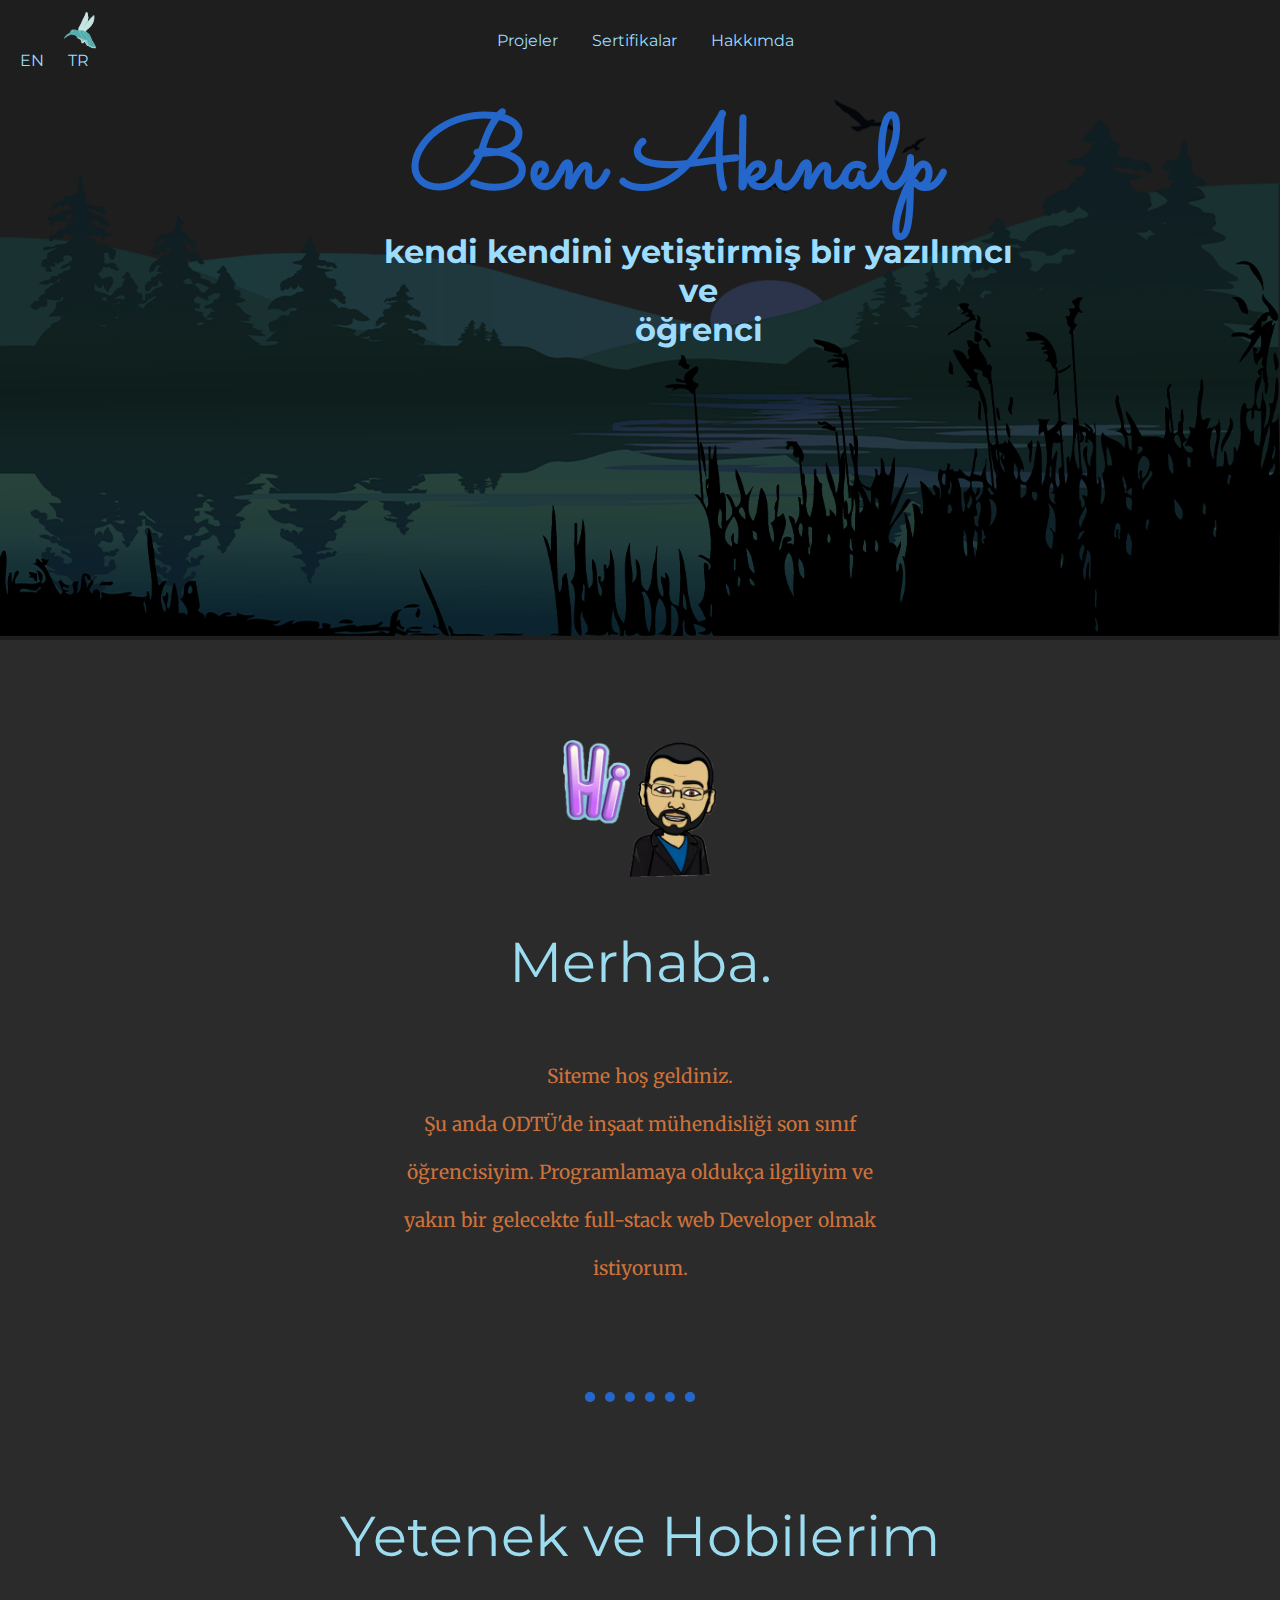
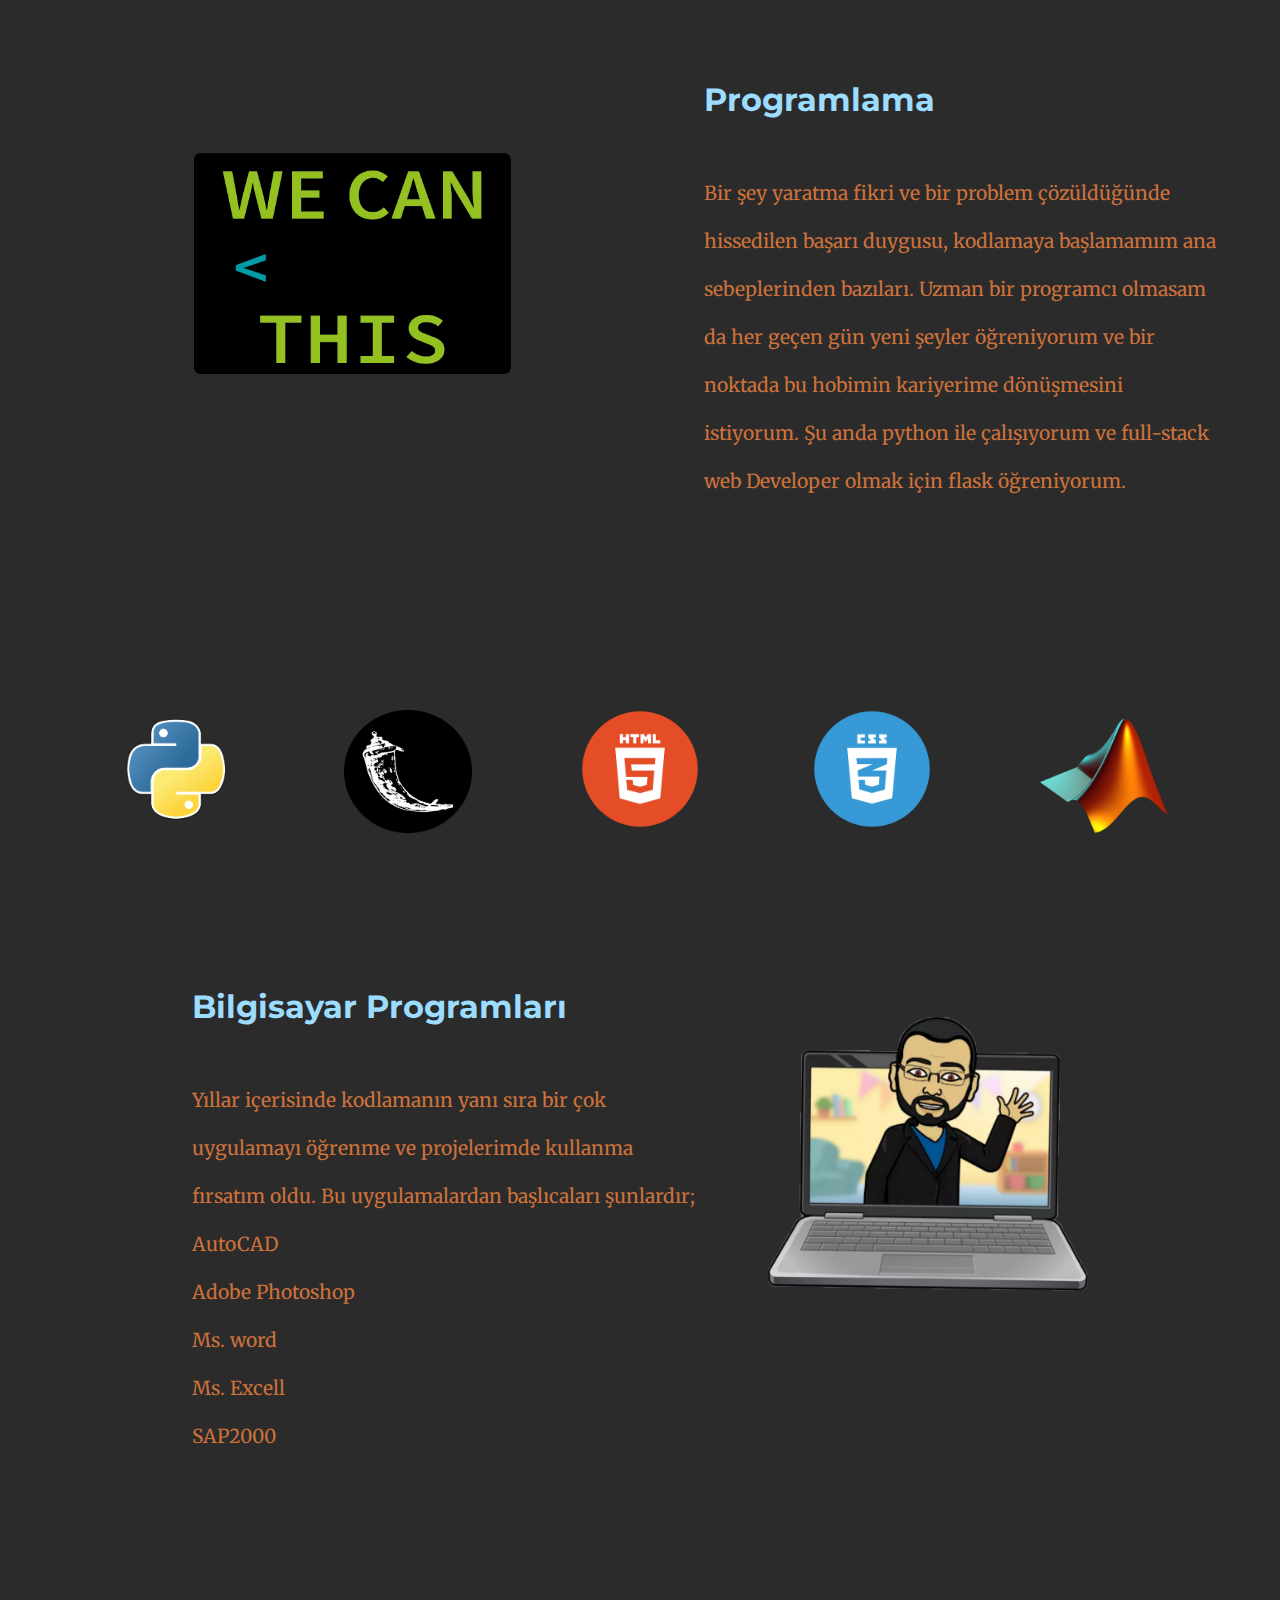
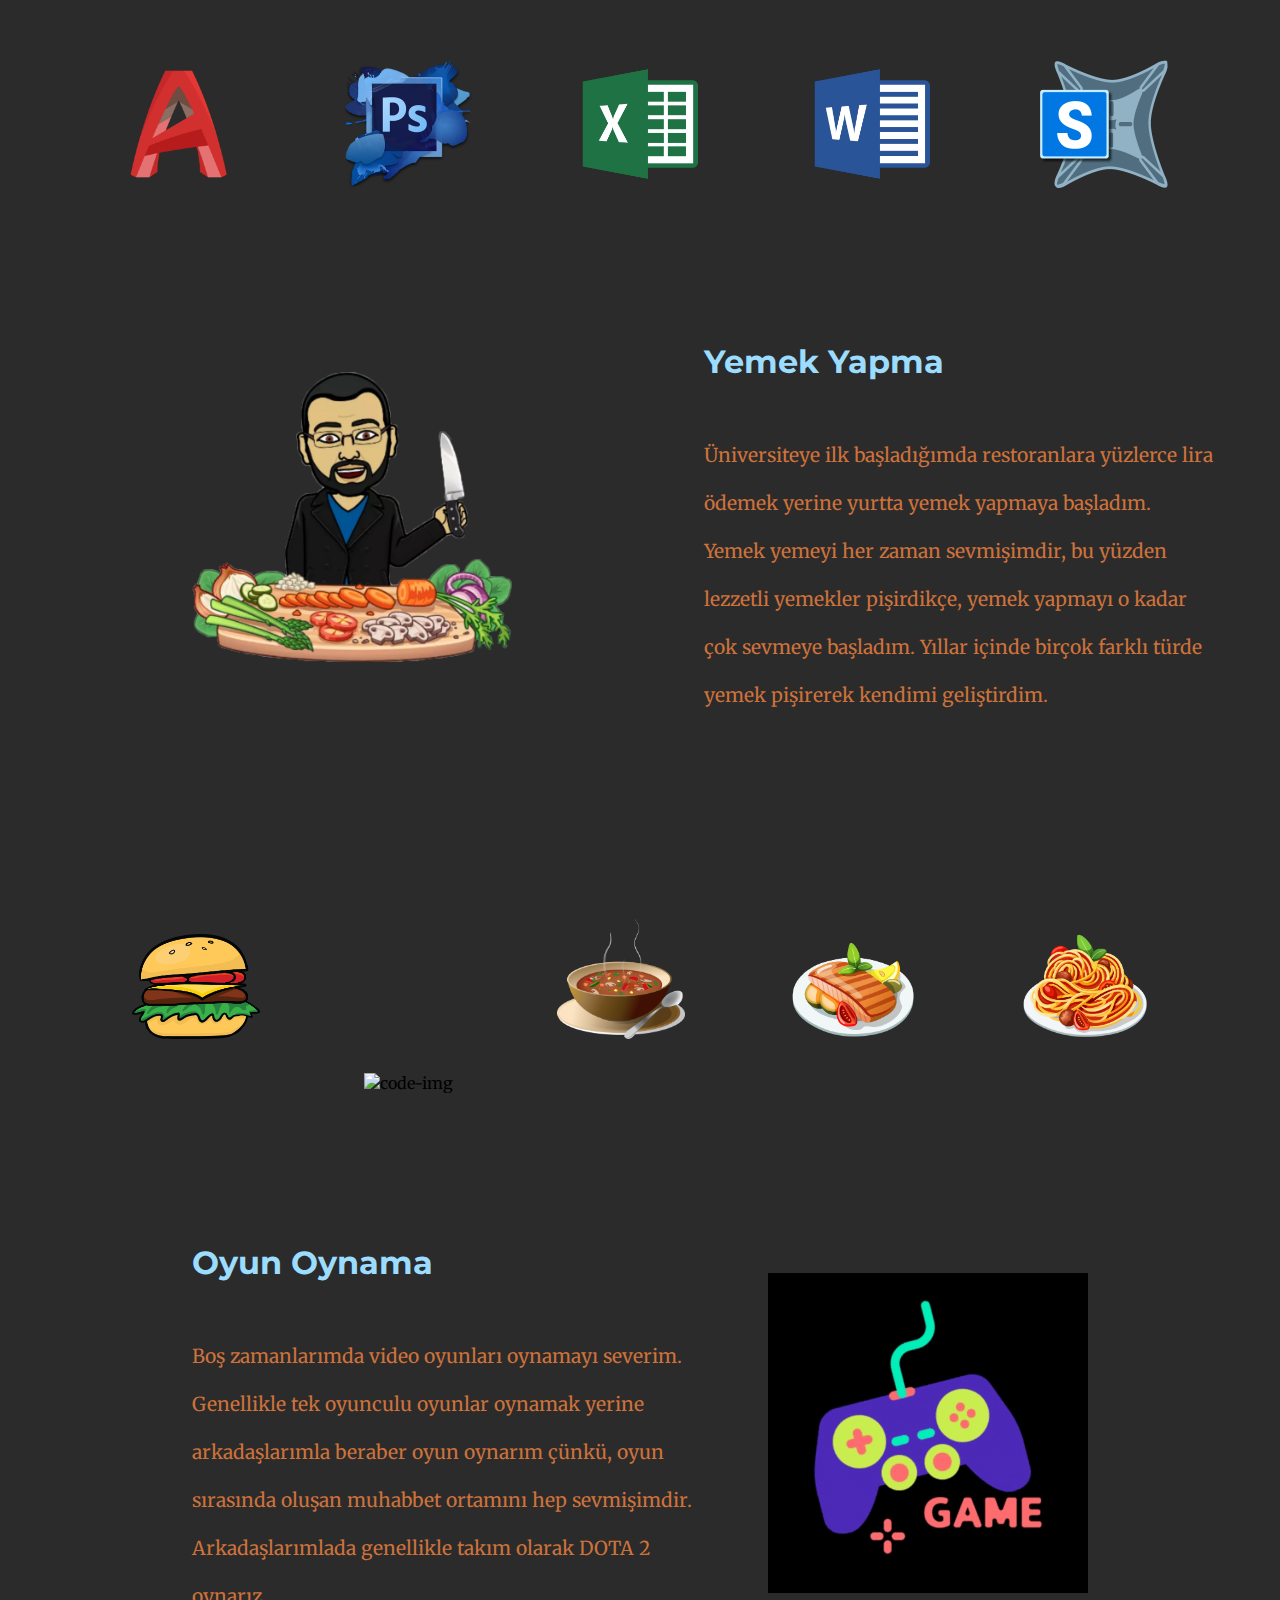
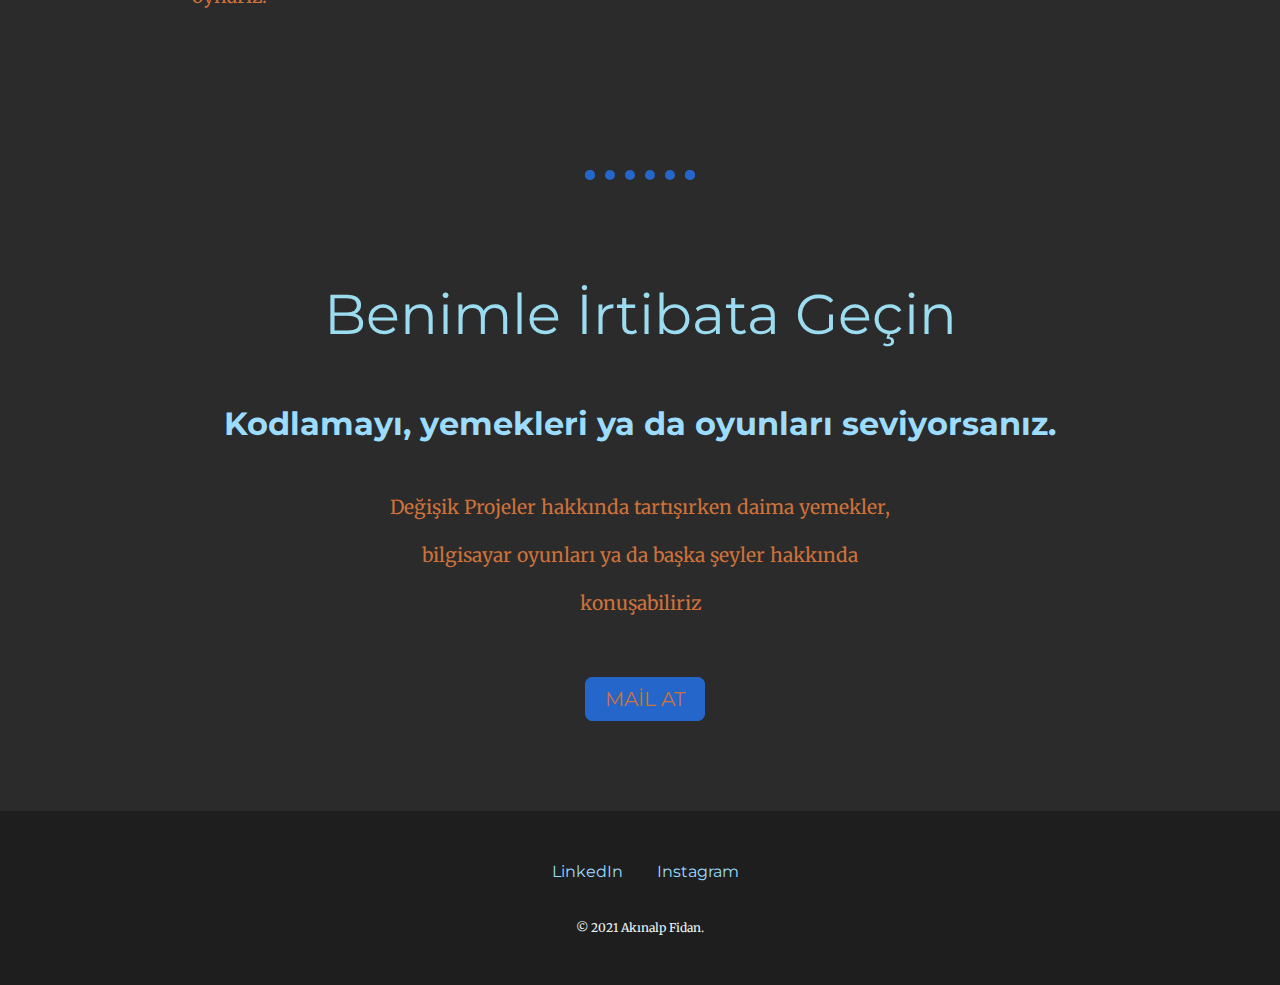
==== index_tr.html @ 0c488c2d "Add initial files" ====
<!DOCTYPE html>
<html>

<head>
  <meta charset="utf-8">
  <title>Akınalp Fidan</title>
  <link rel="stylesheet" href="css/styles.css">
  <link href="https://fonts.googleapis.com/css?family=Merriweather|Montserrat|Sacramento" rel="stylesheet">
  <link rel="icon" href="favicon.ico">

</head>


<body>
  <div class="fixed-container">
    <a class="footer-link" href="index_tr.html">Projeler</a>
    <a class="footer-link" href="index_tr.html">Sertifikalar</a>
    <a class="footer-link" href="index_tr.html">Hakkımda</a>
    <div class="langs">
      <a class="language" href="index.html">EN</a>
      <a class="language" href="index_tr.html">TR</a>
    </div>
  </div>
  <div id="box"><img id="box" src="rcLoy5Lpi.gif" alt="cloud"></div>
  <div id="box2"><img id="box2" src="rcLoy5Lpi.gif" alt="cloud"></div>
  <div class="top-container">


    <div class="title-text">
      <h1>Ben Akınalp</h1>
      <h3 class="main"> kendi kendini yetiştirmiş bir yazılımcı <br> ve <br> öğrenci
      </h3>
    </div>

    <img class="mountain" src="images/sunset4.png" alt="mountain-img">
  </div>

  <div class="middle-container">

    <div class="profile">

      <img src="images/hello.png" alt="akinalp-profile-img">
      <h2>Merhaba.</h2>
      <p class="intro">Siteme hoş geldiniz. <br> Şu anda ODTÜ'de inşaat mühendisliği son sınıf öğrencisiyim.
        Programlamaya oldukça ilgiliyim ve yakın bir gelecekte full-stack web Developer olmak istiyorum.
      </p>
    </div>
    <hr>
    <div class="skills">
      <h2>Yetenek ve Hobilerim </h2>
      <div class="skill-row">
        <img class="code-img" src="images/giphy.gif" alt="code-img">

        <h3 class="first-skill">Programlama</h3>
        <p class="first-skill">Bir şey yaratma fikri ve bir problem çözüldüğünde hissedilen başarı duygusu, kodlamaya
          başlamamım ana sebeplerinden bazıları. Uzman bir programcı olmasam da her geçen gün yeni şeyler
          öğreniyorum ve
          bir noktada bu hobimin kariyerime dönüşmesini istiyorum. Şu anda python ile çalışıyorum ve full-stack web
          Developer olmak için flask öğreniyorum.
        </p>


      </div>
      <div>
        <img class="code-example" src="images/python.png" alt="code-img">
        <img class="code-example" src="images/flask.png" alt="code-img">
        <img class="code-example" src="images/html.png" alt="code-img">
        <img class="code-example" src="images/css.png" alt="code-img">
        <img class="code-example" src="images/Matlab.png" alt="code-img">
      </div>

      <div class="skill-row">
        <img class="app-img" src="images/code.png" alt="app-img">

        <h3 class="second-skill">Bilgisayar Programları</h3>
        <p class="second-skill">Yıllar içerisinde kodlamanın yanı sıra bir çok uygulamayı öğrenme ve projelerimde
          kullanma fırsatım oldu. Bu uygulamalardan başlıcaları şunlardır;<br>
          AutoCAD<br> Adobe Photoshop <br>Ms. word<br> Ms. Excell<br> SAP2000</p>

      </div>
      <div>
        <img class="code-example" src="images/autocad.png" alt="code-img">
        <img class="code-example" src="images/ps.png" alt="code-img">
        <img class="code-example" src="images/excell.png" alt="code-img">
        <img class="code-example" src="images/word.png" alt="code-img">
        <img class="code-example" src="images/sap.png" alt="code-img">
      </div>
    </div>
    <div class="skill-row">
      <img class="cooking-img" src="images/cooking.png" alt="cooking-img">

      <h3 class="third-skill">Yemek Yapma</h3>
      <p class="third-skill">Üniversiteye ilk başladığımda restoranlara yüzlerce lira ödemek yerine yurtta yemek
        yapmaya
        başladım. Yemek yemeyi her zaman sevmişimdir, bu yüzden lezzetli yemekler pişirdikçe, yemek yapmayı o
        kadar çok sevmeye başladım. Yıllar içinde birçok farklı türde yemek pişirerek kendimi geliştirdim.
      </p>

    </div>
    <div>
      <img class="code-example" src="images/burger.png" alt="code-img">
      <img class="code-example" src="images/pizza.png" alt="code-img">
      <img class="code-example" src="images/soup.png" alt="code-img">
      <img class="code-example" src="images/steak.png" alt="code-img">
      <img class="code-example" src="images/pasta.png" alt="code-img">
    </div>
    <div class="skill-row">
      <img class="app-img" src="images/game.gif" alt="app-img">

      <h3 class="fourth-skill">Oyun Oynama</h3>
      <p class="fourth-skill">Boş zamanlarımda video oyunları oynamayı severim. Genellikle tek oyunculu oyunlar
        oynamak yerine arkadaşlarımla beraber oyun oynarım çünkü, oyun sırasında oluşan muhabbet ortamını hep
        sevmişimdir. Arkadaşlarımlada genellikle
        takım olarak DOTA 2 oynarız.<br></p>

    </div>
    <hr>
    <div class="contact-me">
      <h2>Benimle İrtibata Geçin</h2>
      <h3>Kodlamayı, yemekleri ya da oyunları seviyorsanız.</h3>
      <p class="contact-message">Değişik Projeler hakkında tartışırken daima yemekler, bilgisayar oyunları ya da başka
        şeyler hakkında konuşabiliriz
      </p>
      <a class="btn" href="mailto:akinalpfdn@outlook.com">MAİL AT</a>
    </div>
  </div>


  <div class="bottom-container">
    <a class="footer-link" href="https://www.linkedin.com/in/akınalp-fidan-0b681616a/">LinkedIn</a>
    <a class="footer-link" href="https://www.instagram.com/akinalp.fidan/?hl=en">Instagram</a>

    <p class="copyright">© 2021 Akınalp Fidan.</p>
  </div>
</body>
<script type="text/javascript" src="script.js"></script>

</html>
---- css/styles.css ----
body {
  background-color: #2b2b2b;
  margin: 0;
  text-align: center;
  font-family: "Merriweather", serif;
}
#box {
  width: 80px;
  z-index: 99;
  position: absolute; /* Allows us to move it around */
  transition: ease-out 1s; /* Gives a smooth movement following the box, s for seconds. Feel free to increase lower */
}
#box2 {
  width: 80px;
  z-index: 99;
  position: absolute; /* Allows us to move it around */
  transition: ease-out 1s; /* Gives a smooth movement following the box, s for seconds. Feel free to increase lower */
}
h1 {
  color: #2566ca;
  font-size: 6.5rem;
  position: absolute;
  left: 32%;
  top: 40px;
  margin: 50px auto 0 auto;
  font-family: "Sacramento", cursive;
}

h2 {
  color: #9cdcf0;
  font-family: "Montserrat", sans-serif;
  font-size: 3.5rem;
  font-weight: normal;
  padding-bottom: 10px;
}
.main {
  position: absolute;
  left: 30%;
  top: 200px;
}
h3 {
  font-size: 2rem;
  color: #9cdcfe;
  font-family: "Montserrat", sans-serif;
}

p {
  line-height: 2.5;
  font-size: 1.2rem;
  color: #ce723b;
}

hr {
  border: dotted #2566ca 10px;
  border-bottom: none;
  width: 7%;
  margin: 100px auto;
}

a {
  color: #9cdcfe;
  font-family: "Montserrat", sans-serif;
  margin: 0 10px 10px 20px;
  text-decoration: none;
}

a:hover {
  color: #eaf6f6;
}

.top-container {
  background-color: #1e1e1e;
  position: relative;
  padding-top: 100px;
}

.middle-container {
  margin: 100px 0;
  background-color: #2b2b2b;
}

.bottom-container {
  background-color: #1e1e1e;
  padding: 50px 0 10px;
}
.fixed-container {
  background-color: #1e1e1e;
  padding: 30px 0 40px;
  margin-bottom: 10px;
  position: fixed;
  z-index: 99;
  width: 100%;
}
.skill-row {
  width: 100%;
  margin: 100px 0 150px 0;
  text-align: left;
}

.pro {
  text-decoration: underline;
}

.intro {
  width: 40%;
  margin: auto;
}

.contact-message {
  width: 40%;
  margin: 40px auto 60px;
}

.copyright {
  color: #eaf6f6;
  font-size: 0.75rem;
  padding: 20px 0;
}

.top-cloud {
  position: absolute;
  right: 300px;
  top: 40px;
}

.bottom-cloud {
  position: absolute;
  left: 250px;
  bottom: 300px;
}

.code-img {
  width: 25%;
  float: left;
  margin-left: 15%;
  margin-top: 70px;
}

.app-img {
  width: 25%;
  float: right;
  margin-right: 15%;
  margin-top: 30px;
}

.btn {
  background: #2566ca;
  background-image: -webkit-linear-gradient(top, #2566ca, #2566ca);
  background-image: -moz-linear-gradient(top, #2566ca, #2566ca);
  background-image: -ms-linear-gradient(top, #2566ca, #2566ca);
  background-image: -o-linear-gradient(top, #2566ca, #2566ca);
  background-image: linear-gradient(to bottom, #2566ca, #2566ca);
  -webkit-border-radius: 8;
  -moz-border-radius: 8;
  border-radius: 8px;
  font-family: "Montserrat", sans-serif;
  color: #ce723b;
  font-size: 20px;
  padding: 10px 20px 10px 20px;
  text-decoration: none;
}

.btn:hover {
  background: #9cdcfe;
  background-image: -webkit-linear-gradient(top, #9cdcfe, #9cdcfe);
  background-image: -moz-linear-gradient(top, #9cdcfe, #9cdcfe);
  background-image: -ms-linear-gradient(top, #9cdcfe, #9cdcfe);
  background-image: -o-linear-gradient(top, #9cdcfe, #9cdcfe);
  background-image: linear-gradient(to bottom, #9cdcfe, #9cdcfe);
  text-decoration: none;
}

.first-skill {
  width: 40%;

  margin-left: 55%;
  margin-top: 50px;
}

.second-skill {
  width: 40%;
  margin-top: 50px;
  margin-left: 15%;
}

.profile img {
  width: 12%;
}

.code-example {
  width: 10%;
  margin: 50px 50px 50px 50px;
}

.third-skill {
  width: 40%;

  margin-left: 55%;
  margin-top: 50px;
}

.cooking-img {
  width: 25%;
  float: left;
  margin-left: 15%;
  margin-top: 30px;
}

.fourth-skill {
  width: 40%;
  margin-top: 50px;
  margin-left: 15%;
}
.language {
  margin-right: 0;
}
.langs {
  position: absolute;

  align-items: center;
}

.mountain {
  width: 100%;
}
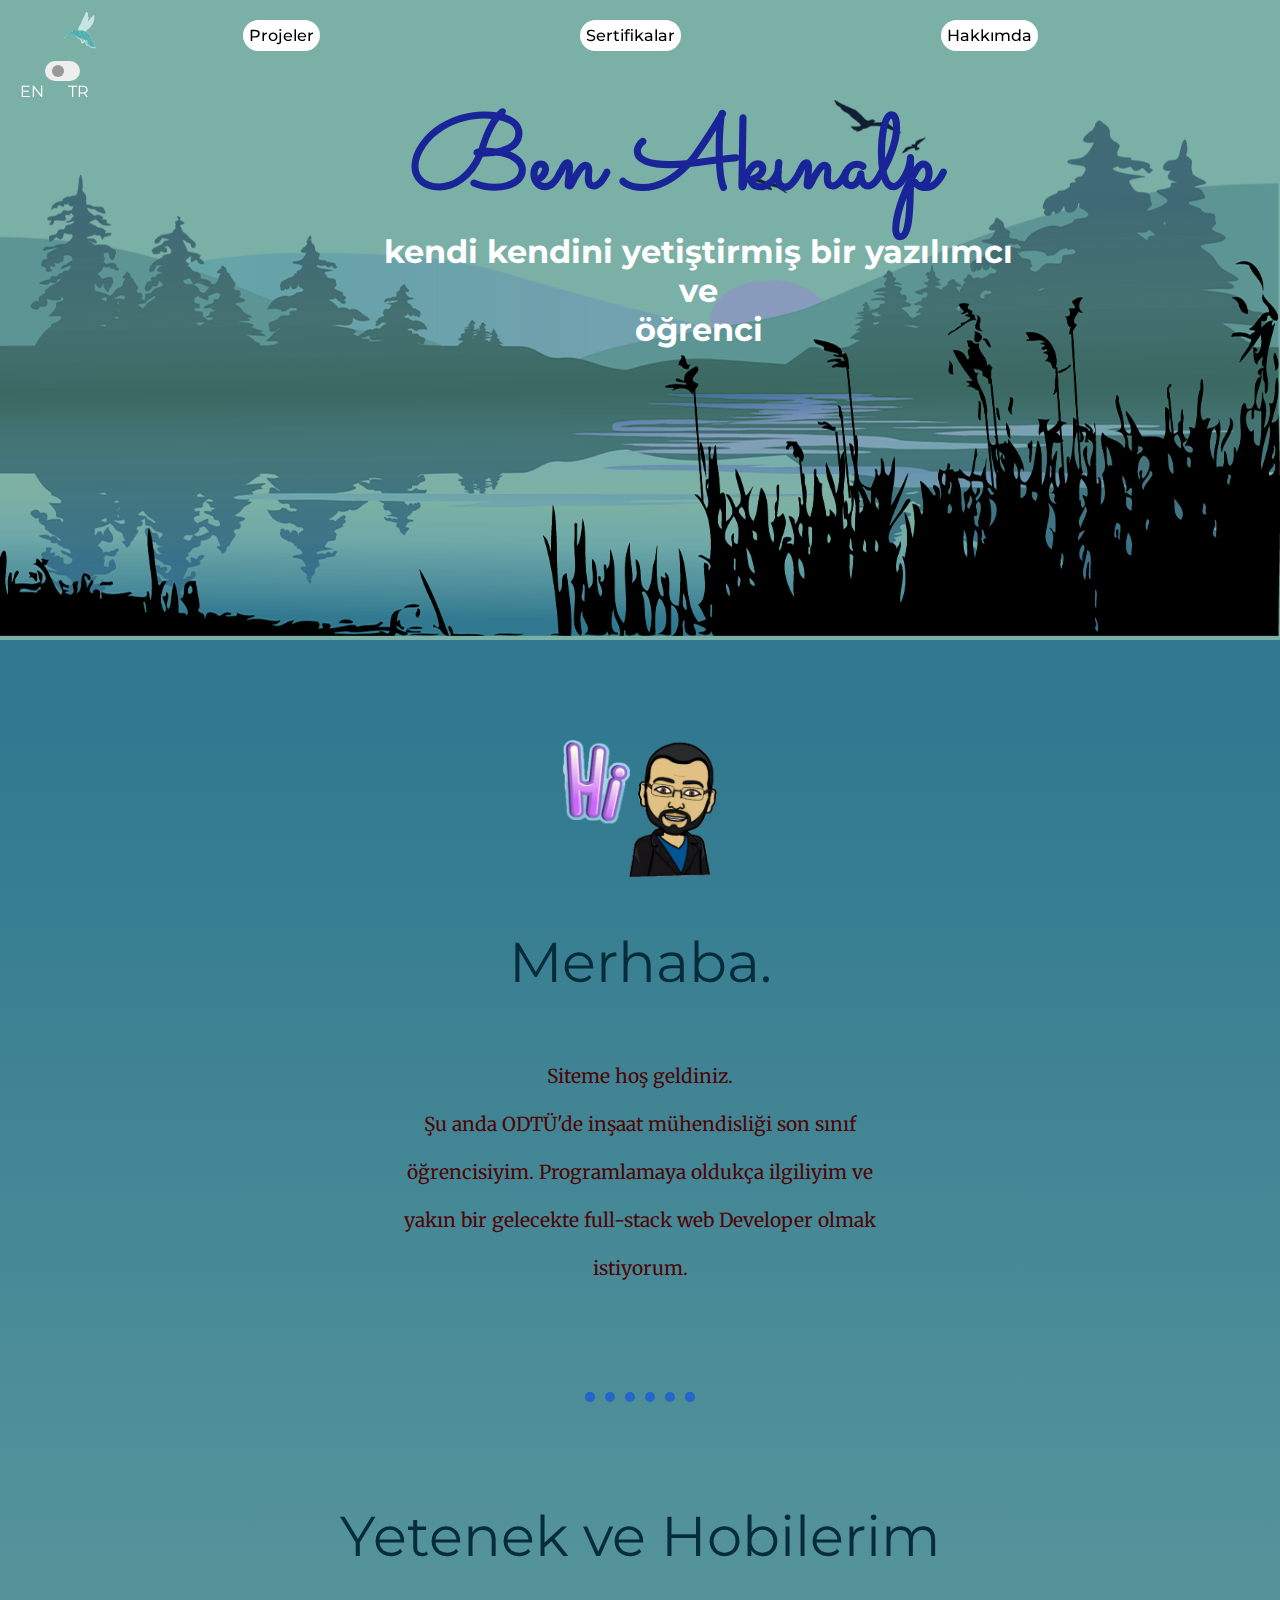
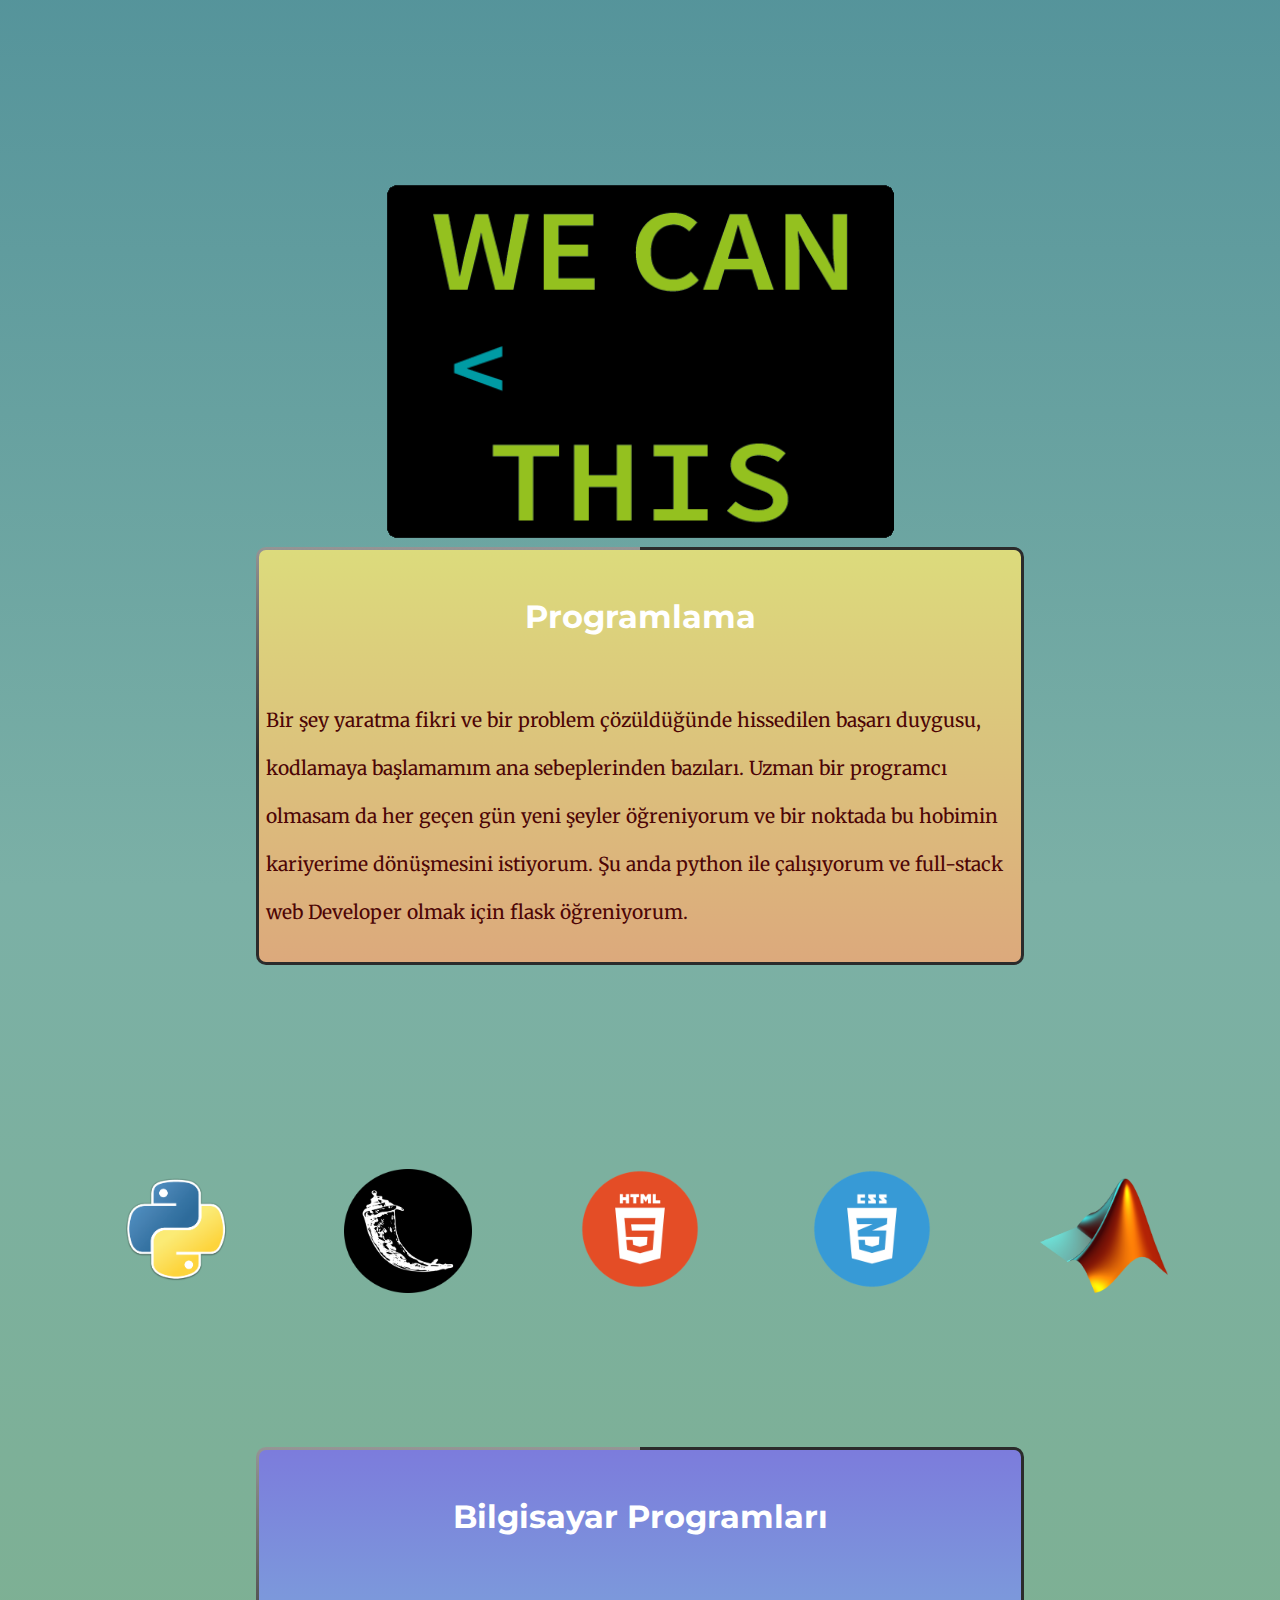
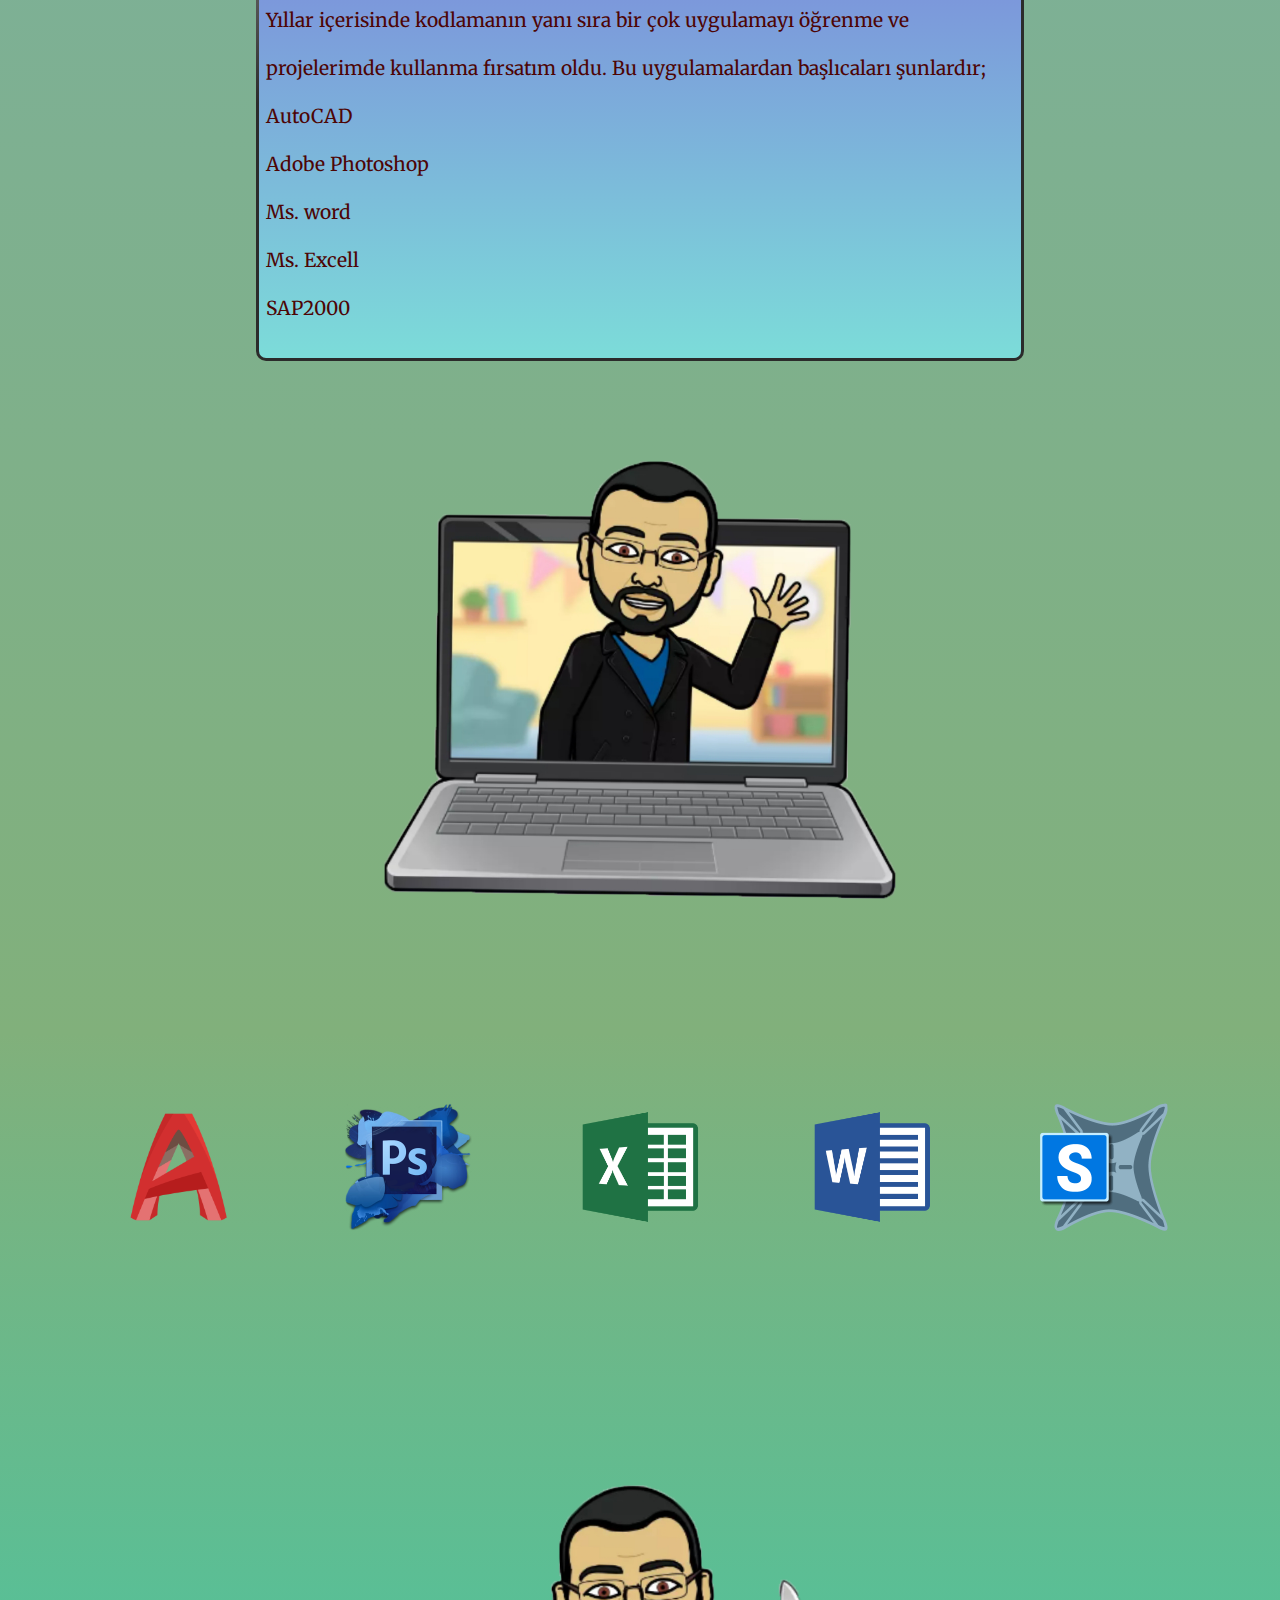
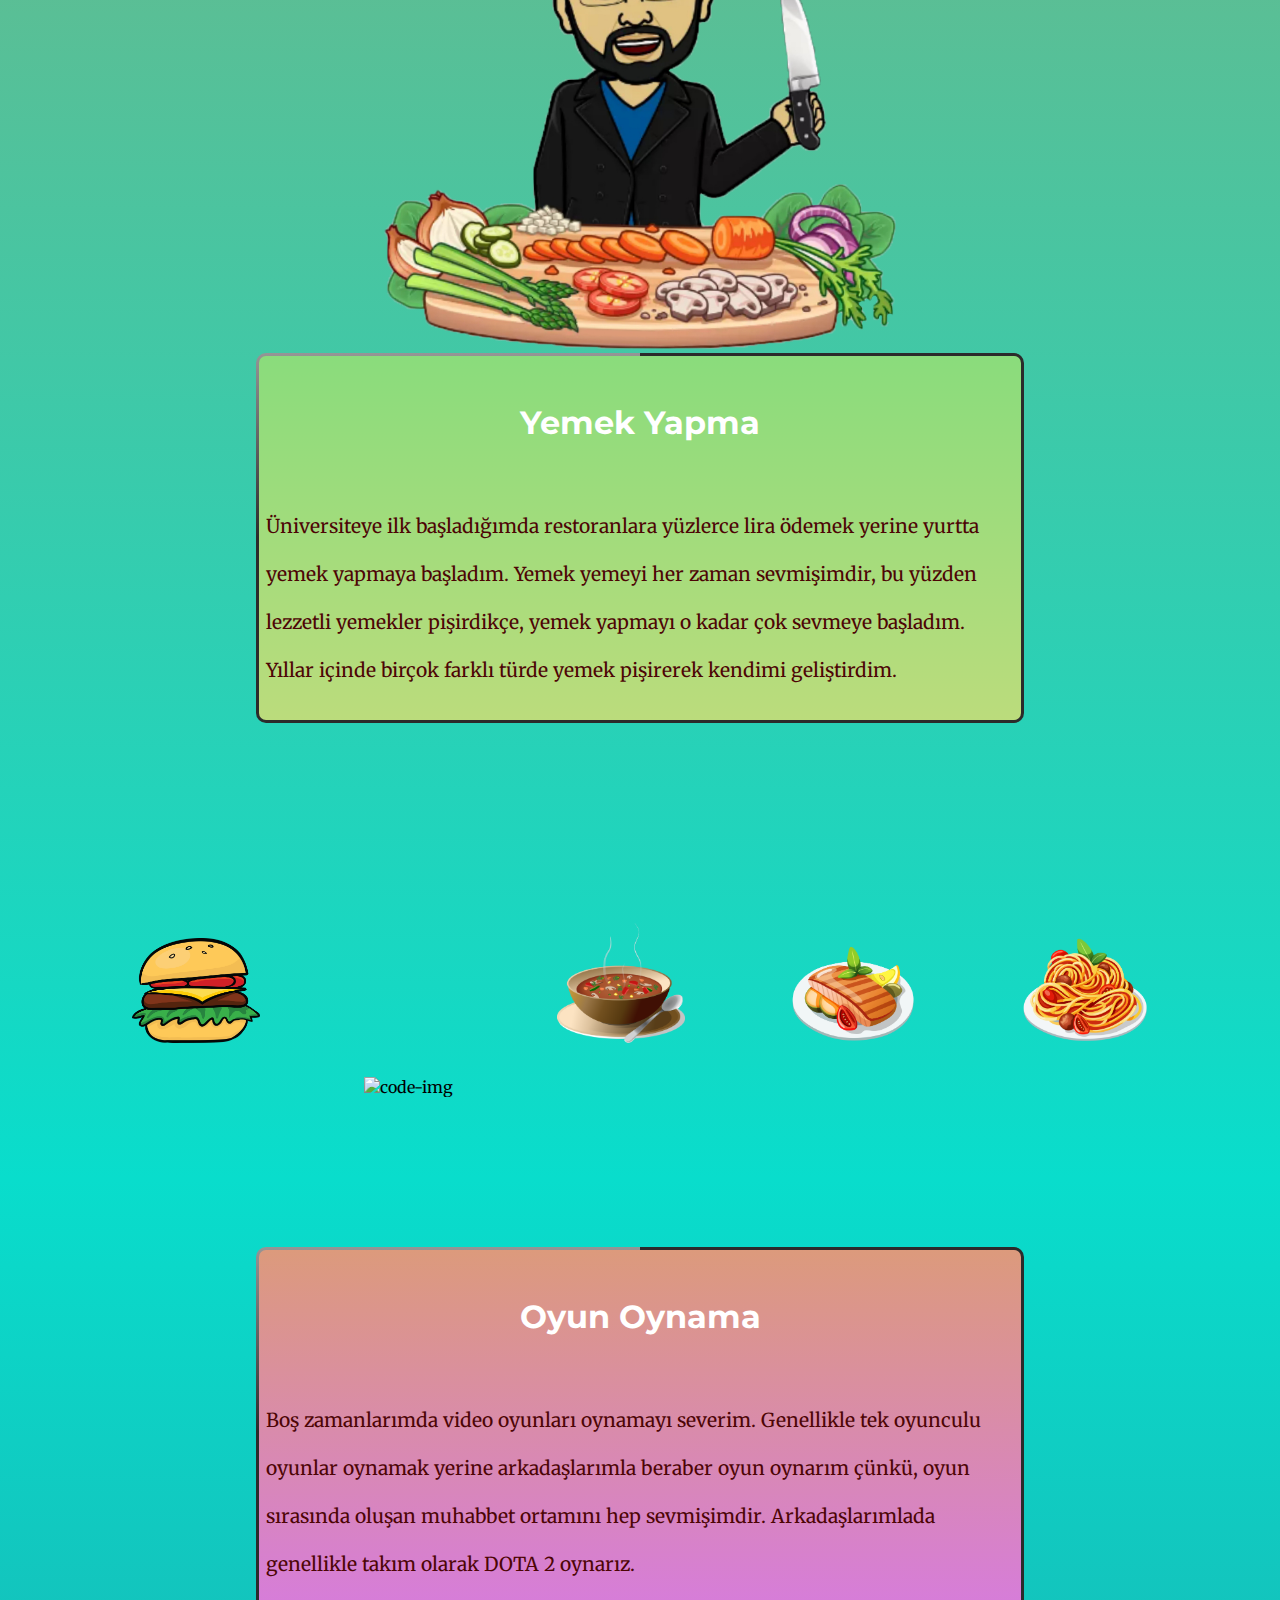
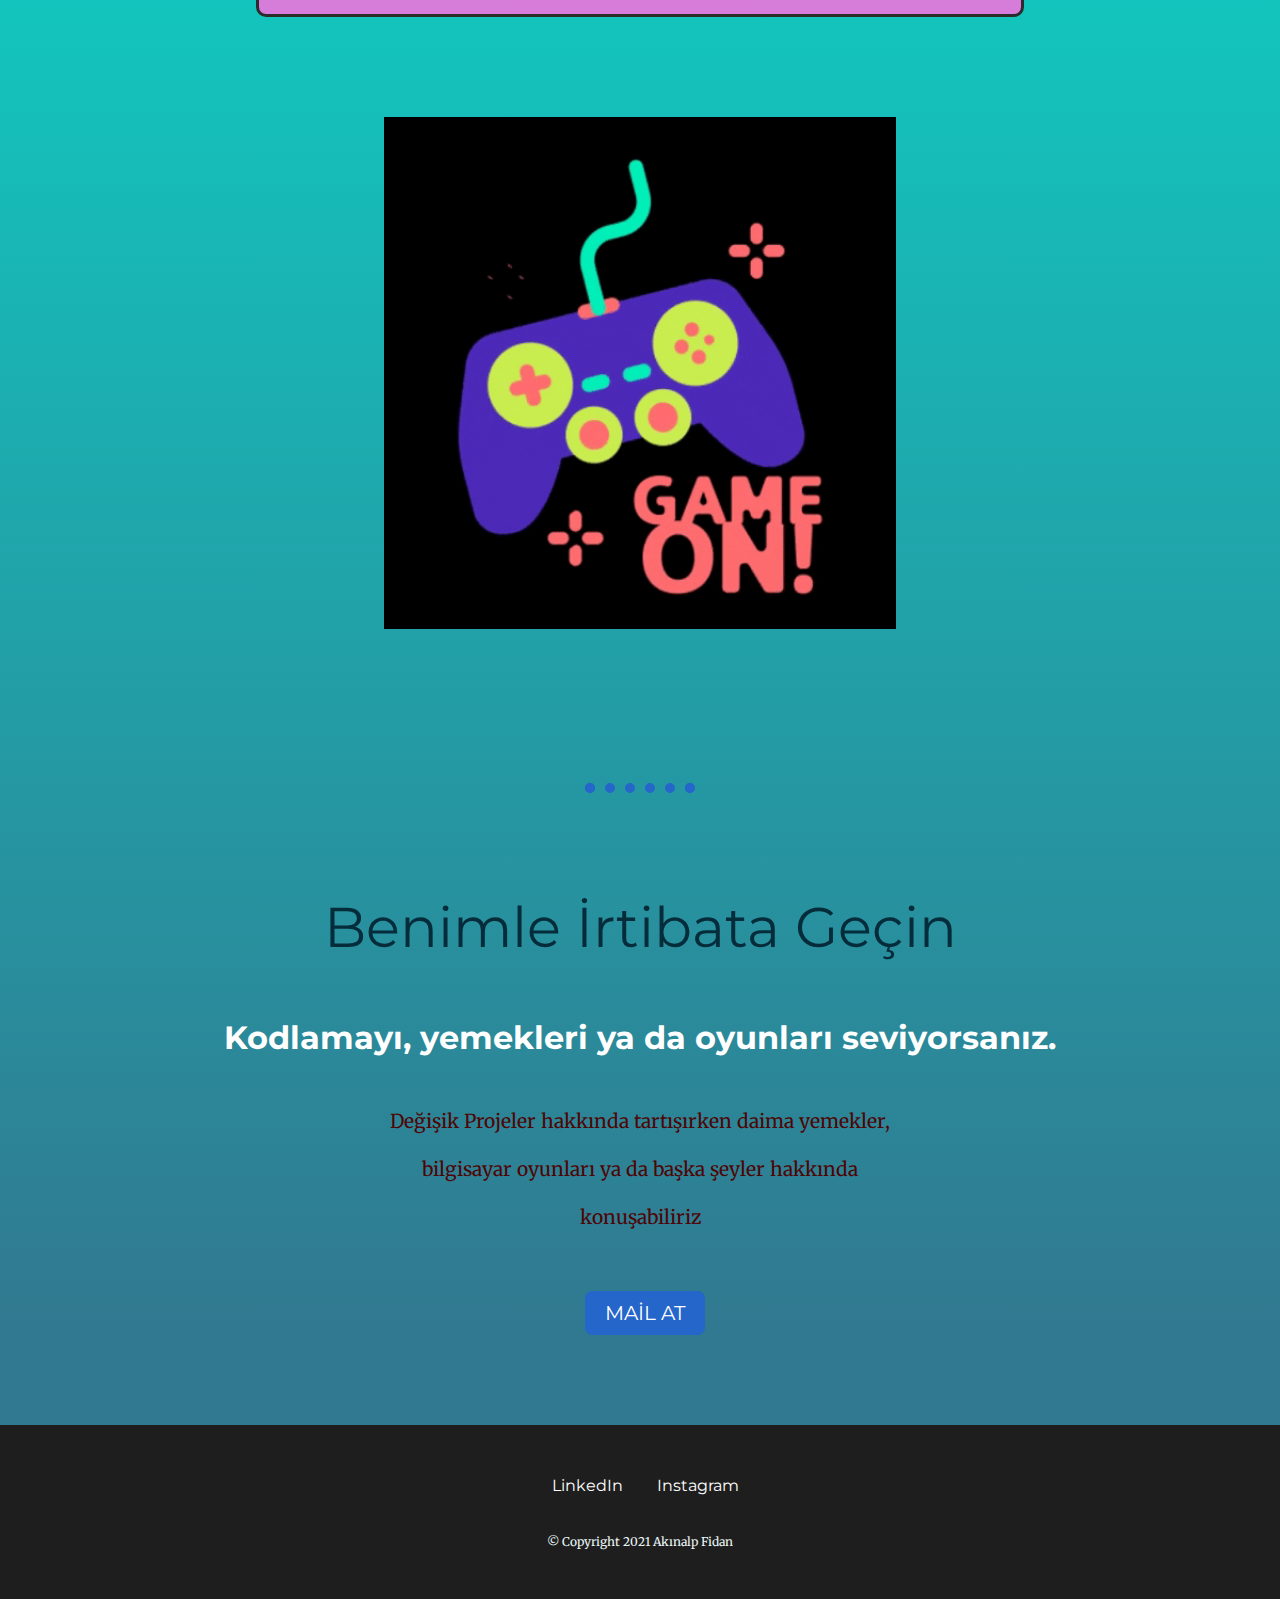
==== commit eaa4acec: "Add files via upload" ====
--- a/index_tr.html
+++ b/index_tr.html
@@ -1,138 +1,185 @@
-<!DOCTYPE html>
-<html>
-
-<head>
-  <meta charset="utf-8">
-  <title>Akınalp Fidan</title>
-  <link rel="stylesheet" href="css/styles.css">
-  <link href="https://fonts.googleapis.com/css?family=Merriweather|Montserrat|Sacramento" rel="stylesheet">
-  <link rel="icon" href="favicon.ico">
-
-</head>
-
-
-<body>
-  <div class="fixed-container">
-    <a class="footer-link" href="index_tr.html">Projeler</a>
-    <a class="footer-link" href="index_tr.html">Sertifikalar</a>
-    <a class="footer-link" href="index_tr.html">Hakkımda</a>
-    <div class="langs">
-      <a class="language" href="index.html">EN</a>
-      <a class="language" href="index_tr.html">TR</a>
-    </div>
-  </div>
-  <div id="box"><img id="box" src="rcLoy5Lpi.gif" alt="cloud"></div>
-  <div id="box2"><img id="box2" src="rcLoy5Lpi.gif" alt="cloud"></div>
-  <div class="top-container">
-
-
-    <div class="title-text">
-      <h1>Ben Akınalp</h1>
-      <h3 class="main"> kendi kendini yetiştirmiş bir yazılımcı <br> ve <br> öğrenci
-      </h3>
-    </div>
-
-    <img class="mountain" src="images/sunset4.png" alt="mountain-img">
-  </div>
-
-  <div class="middle-container">
-
-    <div class="profile">
-
-      <img src="images/hello.png" alt="akinalp-profile-img">
-      <h2>Merhaba.</h2>
-      <p class="intro">Siteme hoş geldiniz. <br> Şu anda ODTÜ'de inşaat mühendisliği son sınıf öğrencisiyim.
-        Programlamaya oldukça ilgiliyim ve yakın bir gelecekte full-stack web Developer olmak istiyorum.
-      </p>
-    </div>
-    <hr>
-    <div class="skills">
-      <h2>Yetenek ve Hobilerim </h2>
-      <div class="skill-row">
-        <img class="code-img" src="images/giphy.gif" alt="code-img">
-
-        <h3 class="first-skill">Programlama</h3>
-        <p class="first-skill">Bir şey yaratma fikri ve bir problem çözüldüğünde hissedilen başarı duygusu, kodlamaya
-          başlamamım ana sebeplerinden bazıları. Uzman bir programcı olmasam da her geçen gün yeni şeyler
-          öğreniyorum ve
-          bir noktada bu hobimin kariyerime dönüşmesini istiyorum. Şu anda python ile çalışıyorum ve full-stack web
-          Developer olmak için flask öğreniyorum.
-        </p>
-
-
-      </div>
-      <div>
-        <img class="code-example" src="images/python.png" alt="code-img">
-        <img class="code-example" src="images/flask.png" alt="code-img">
-        <img class="code-example" src="images/html.png" alt="code-img">
-        <img class="code-example" src="images/css.png" alt="code-img">
-        <img class="code-example" src="images/Matlab.png" alt="code-img">
-      </div>
-
-      <div class="skill-row">
-        <img class="app-img" src="images/code.png" alt="app-img">
-
-        <h3 class="second-skill">Bilgisayar Programları</h3>
-        <p class="second-skill">Yıllar içerisinde kodlamanın yanı sıra bir çok uygulamayı öğrenme ve projelerimde
-          kullanma fırsatım oldu. Bu uygulamalardan başlıcaları şunlardır;<br>
-          AutoCAD<br> Adobe Photoshop <br>Ms. word<br> Ms. Excell<br> SAP2000</p>
-
-      </div>
-      <div>
-        <img class="code-example" src="images/autocad.png" alt="code-img">
-        <img class="code-example" src="images/ps.png" alt="code-img">
-        <img class="code-example" src="images/excell.png" alt="code-img">
-        <img class="code-example" src="images/word.png" alt="code-img">
-        <img class="code-example" src="images/sap.png" alt="code-img">
-      </div>
-    </div>
-    <div class="skill-row">
-      <img class="cooking-img" src="images/cooking.png" alt="cooking-img">
-
-      <h3 class="third-skill">Yemek Yapma</h3>
-      <p class="third-skill">Üniversiteye ilk başladığımda restoranlara yüzlerce lira ödemek yerine yurtta yemek
-        yapmaya
-        başladım. Yemek yemeyi her zaman sevmişimdir, bu yüzden lezzetli yemekler pişirdikçe, yemek yapmayı o
-        kadar çok sevmeye başladım. Yıllar içinde birçok farklı türde yemek pişirerek kendimi geliştirdim.
-      </p>
-
-    </div>
-    <div>
-      <img class="code-example" src="images/burger.png" alt="code-img">
-      <img class="code-example" src="images/pizza.png" alt="code-img">
-      <img class="code-example" src="images/soup.png" alt="code-img">
-      <img class="code-example" src="images/steak.png" alt="code-img">
-      <img class="code-example" src="images/pasta.png" alt="code-img">
-    </div>
-    <div class="skill-row">
-      <img class="app-img" src="images/game.gif" alt="app-img">
-
-      <h3 class="fourth-skill">Oyun Oynama</h3>
-      <p class="fourth-skill">Boş zamanlarımda video oyunları oynamayı severim. Genellikle tek oyunculu oyunlar
-        oynamak yerine arkadaşlarımla beraber oyun oynarım çünkü, oyun sırasında oluşan muhabbet ortamını hep
-        sevmişimdir. Arkadaşlarımlada genellikle
-        takım olarak DOTA 2 oynarız.<br></p>
-
-    </div>
-    <hr>
-    <div class="contact-me">
-      <h2>Benimle İrtibata Geçin</h2>
-      <h3>Kodlamayı, yemekleri ya da oyunları seviyorsanız.</h3>
-      <p class="contact-message">Değişik Projeler hakkında tartışırken daima yemekler, bilgisayar oyunları ya da başka
-        şeyler hakkında konuşabiliriz
-      </p>
-      <a class="btn" href="mailto:akinalpfdn@outlook.com">MAİL AT</a>
-    </div>
-  </div>
-
-
-  <div class="bottom-container">
-    <a class="footer-link" href="https://www.linkedin.com/in/akınalp-fidan-0b681616a/">LinkedIn</a>
-    <a class="footer-link" href="https://www.instagram.com/akinalp.fidan/?hl=en">Instagram</a>
-
-    <p class="copyright">© 2021 Akınalp Fidan.</p>
-  </div>
-</body>
-<script type="text/javascript" src="script.js"></script>
-
-</html>+<!DOCTYPE html>
+<html>
+
+<head>
+  <meta charset="utf-8">
+  <title>Akınalp Fidan</title>
+  <!-- Google Fonts -->
+  <link href="https://fonts.googleapis.com/css?family=Merriweather|Montserrat|Sacramento" rel="stylesheet">
+  <link rel="icon" href="favicon.ico">
+  <!-- Bootstrap CSS -->
+  <link rel="stylesheet" href="https://cdn.jsdelivr.net/npm/bootstrap@4.5.3/dist/css/bootstrap.min.css" integrity="sha384-TX8t27EcRE3e/ihU7zmQxVncDAy5uIKz4rEkgIXeMed4M0jlfIDPvg6uqKI2xXr2" crossorigin="anonymous">
+  <link rel="preconnect" href="https://fonts.gstatic.com">
+    <!-- fontawesome -->
+<link rel="stylesheet" href="https://use.fontawesome.com/releases/v5.15.3/css/all.css" integrity="sha384-SZXxX4whJ79/gErwcOYf+zWLeJdY/qpuqC4cAa9rOGUstPomtqpuNWT9wdPEn2fk" crossorigin="anonymous">
+  <!-- custom css -->
+  <link rel="stylesheet" href="css/styles.css">
+
+
+</head>
+
+
+<body>
+  <div class="fixed-container" , id="navbar">
+    <a class="BUTTON2" href="index.html">Projeler</a>
+    <a class="BUTTON2" href="index.html">Sertifikalar</a>
+    <a class="BUTTON2" href="index.html">Hakkımda</a>
+
+       <label class="switch">
+         <i class="fas fa-adjust icon"></i>
+         <div>
+           <input type="checkbox", id="toggle" />
+           <span class="slider round"></span>
+         </div>
+       </label>
+
+
+    <div class="langs">
+      <a class="language" href="index.html">EN</a>
+      <a class="language" href="index_tr.html">TR</a>
+    </div>
+  </div>
+  <div id="box"><img id="box" src="rcLoy5Lpi.gif" alt="cloud"></div>
+  <div id="box2"><img id="box2" src="rcLoy5Lpi.gif" alt="cloud"></div>
+  <div class="top-container">
+
+
+    <div class="title-text">
+      <h1>Ben Akınalp</h1>
+      <h3 class="main"> kendi kendini yetiştirmiş bir yazılımcı <br> ve <br> öğrenci
+      </h3>
+    </div>
+
+    <img class="mountain", id="mountain" src="images/sunset2.png" alt="mountain-img">
+  </div>
+
+  <div class="middle-container">
+
+    <div class="profile">
+
+      <img src="images/hello.png" alt="akinalp-profile-img">
+      <h2>Merhaba.</h2>
+      <p class="intro">Siteme hoş geldiniz. <br> Şu anda ODTÜ'de inşaat mühendisliği son sınıf öğrencisiyim.
+        Programlamaya oldukça ilgiliyim ve yakın bir gelecekte full-stack web Developer olmak istiyorum.
+      </p>
+    </div>
+    <hr>
+    <div class="skills">
+      <h2>Yetenek ve Hobilerim </h2>
+      <div class="skill-row row">
+        <div class="col-5">
+
+
+          <img class="skill-img" src="images/giphy.gif" alt="code-img">
+        </div>
+        <div class="col-7">
+          <div class="skill-one">
+
+
+            <h3 class="skill-head">Programlama</h3>
+            <p class="skill-text">Bir şey yaratma fikri ve bir problem çözüldüğünde hissedilen başarı duygusu, kodlamaya
+              başlamamım ana sebeplerinden bazıları. Uzman bir programcı olmasam da her geçen gün yeni şeyler
+              öğreniyorum ve
+              bir noktada bu hobimin kariyerime dönüşmesini istiyorum. Şu anda python ile çalışıyorum ve full-stack web
+              Developer olmak için flask öğreniyorum.
+            </p>
+          </div>
+        </div>
+
+      </div>
+      <div>
+        <img class="code-example" src="images/python.png" alt="code-img">
+        <img class="code-example" src="images/flask.png" alt="code-img">
+        <img class="code-example" src="images/html.png" alt="code-img">
+        <img class="code-example" src="images/css.png" alt="code-img">
+        <img class="code-example" src="images/Matlab.png" alt="code-img">
+      </div>
+
+      <div class="skill-row row">
+        <div class="col-7">
+          <div class="skill-two">
+            <h3 class="skill-head">Bilgisayar Programları</h3>
+            <p class="skill-text">Yıllar içerisinde kodlamanın yanı sıra bir çok uygulamayı öğrenme ve projelerimde
+              kullanma fırsatım oldu. Bu uygulamalardan başlıcaları şunlardır;<br>
+              AutoCAD<br> Adobe Photoshop <br>Ms. word<br> Ms. Excell<br> SAP2000</p>
+
+          </div>
+        </div>
+        <div class="col-5">
+          <img class="skill-img" src="images/code.png" alt="app-img">
+        </div>
+      </div>
+      <div>
+        <img class="code-example" src="images/autocad.png" alt="code-img">
+        <img class="code-example" src="images/ps.png" alt="code-img">
+        <img class="code-example" src="images/excell.png" alt="code-img">
+        <img class="code-example" src="images/word.png" alt="code-img">
+        <img class="code-example" src="images/sap.png" alt="code-img">
+      </div>
+
+      <div class="skill-row row">
+        <div class="col-5">
+          <img class="skill-img" src="images/cooking.png" alt="cooking-img">
+        </div>
+        <div class="col-7">
+          <div class="skill-three">
+            <h3 class="skill-head">Yemek Yapma</h3>
+            <p class="skill-text">Üniversiteye ilk başladığımda restoranlara yüzlerce lira ödemek yerine yurtta yemek
+              yapmaya
+              başladım. Yemek yemeyi her zaman sevmişimdir, bu yüzden lezzetli yemekler pişirdikçe, yemek yapmayı o
+              kadar çok sevmeye başladım. Yıllar içinde birçok farklı türde yemek pişirerek kendimi geliştirdim.
+            </p>
+          </div>
+        </div>
+      </div>
+      <div>
+        <img class="code-example" src="images/burger.png" alt="code-img">
+        <img class="code-example" src="images/pizza.png" alt="code-img">
+        <img class="code-example" src="images/soup.png" alt="code-img">
+        <img class="code-example" src="images/steak.png" alt="code-img">
+        <img class="code-example" src="images/pasta.png" alt="code-img">
+      </div>
+      <div class="skill-row row">
+        <div class="col-7">
+              <div class="skill-four">
+          <h3 class="skill-head">Oyun Oynama</h3>
+
+            <p class="skill-text">Boş zamanlarımda video oyunları oynamayı severim. Genellikle tek oyunculu oyunlar
+              oynamak yerine arkadaşlarımla beraber oyun oynarım çünkü, oyun sırasında oluşan muhabbet ortamını hep
+              sevmişimdir. Arkadaşlarımlada genellikle
+              takım olarak DOTA 2 oynarız.<br></p>
+          </div>
+        </div>
+        <div class="col-5">
+          <img class="skill-img" src="images/game.gif" alt="app-img">
+        </div>
+      </div>
+      <hr>
+      <div class="contact-me">
+        <h2>Benimle İrtibata Geçin</h2>
+        <h3>Kodlamayı, yemekleri ya da oyunları seviyorsanız.</h3>
+        <p class="contact-message">Değişik Projeler hakkında tartışırken daima yemekler, bilgisayar oyunları ya da başka
+          şeyler hakkında konuşabiliriz
+        </p>
+        <a class="btn" href="mailto:akinalpfdn@outlook.com">MAİL AT</a>
+      </div>
+    </div>
+  </div>
+
+  <div class="bottom-container">
+    <a class="footer-link" href="https://www.linkedin.com/in/akınalp-fidan-0b681616a/">LinkedIn</a>
+    <a class="footer-link" href="https://www.instagram.com/akinalp.fidan/?hl=en">Instagram</a>
+
+    <p class="copyright">© Copyright 2021 Akınalp Fidan</p>
+  </div>
+</body>
+<!-- js for birds -->
+<script type="text/javascript" src="script.js"></script>
+<script type="text/javascript">
+  body.classList.add('light-theme');
+</script>
+<!-- Option 1: jQuery and Bootstrap Bundle (includes Popper) -->
+<script src="https://code.jquery.com/jquery-3.5.1.slim.min.js" integrity="sha384-DfXdz2htPH0lsSSs5nCTpuj/zy4C+OGpamoFVy38MVBnE+IbbVYUew+OrCXaRkfj" crossorigin="anonymous"></script>
+<script src="https://cdn.jsdelivr.net/npm/bootstrap@4.5.3/dist/js/bootstrap.bundle.min.js" integrity="sha384-ho+j7jyWK8fNQe+A12Hb8AhRq26LrZ/JpcUGGOn+Y7RsweNrtN/tE3MoK7ZeZDyx" crossorigin="anonymous"></script>
+
+</html>
--- a/css/styles.css
+++ b/css/styles.css
@@ -1,225 +1,500 @@
-body {
-  background-color: #2b2b2b;
-  margin: 0;
-  text-align: center;
-  font-family: "Merriweather", serif;
-}
-#box {
-  width: 80px;
-  z-index: 99;
-  position: absolute; /* Allows us to move it around */
-  transition: ease-out 1s; /* Gives a smooth movement following the box, s for seconds. Feel free to increase lower */
-}
-#box2 {
-  width: 80px;
-  z-index: 99;
-  position: absolute; /* Allows us to move it around */
-  transition: ease-out 1s; /* Gives a smooth movement following the box, s for seconds. Feel free to increase lower */
-}
-h1 {
-  color: #2566ca;
-  font-size: 6.5rem;
-  position: absolute;
-  left: 32%;
-  top: 40px;
-  margin: 50px auto 0 auto;
-  font-family: "Sacramento", cursive;
-}
-
-h2 {
-  color: #9cdcf0;
-  font-family: "Montserrat", sans-serif;
-  font-size: 3.5rem;
-  font-weight: normal;
-  padding-bottom: 10px;
-}
-.main {
-  position: absolute;
-  left: 30%;
-  top: 200px;
-}
-h3 {
-  font-size: 2rem;
-  color: #9cdcfe;
-  font-family: "Montserrat", sans-serif;
-}
-
-p {
-  line-height: 2.5;
-  font-size: 1.2rem;
-  color: #ce723b;
-}
-
-hr {
-  border: dotted #2566ca 10px;
-  border-bottom: none;
-  width: 7%;
-  margin: 100px auto;
-}
-
-a {
-  color: #9cdcfe;
-  font-family: "Montserrat", sans-serif;
-  margin: 0 10px 10px 20px;
-  text-decoration: none;
-}
-
-a:hover {
-  color: #eaf6f6;
-}
-
-.top-container {
-  background-color: #1e1e1e;
-  position: relative;
-  padding-top: 100px;
-}
-
-.middle-container {
-  margin: 100px 0;
-  background-color: #2b2b2b;
-}
-
-.bottom-container {
-  background-color: #1e1e1e;
-  padding: 50px 0 10px;
-}
-.fixed-container {
-  background-color: #1e1e1e;
-  padding: 30px 0 40px;
-  margin-bottom: 10px;
-  position: fixed;
-  z-index: 99;
-  width: 100%;
-}
-.skill-row {
-  width: 100%;
-  margin: 100px 0 150px 0;
-  text-align: left;
-}
-
-.pro {
-  text-decoration: underline;
-}
-
-.intro {
-  width: 40%;
-  margin: auto;
-}
-
-.contact-message {
-  width: 40%;
-  margin: 40px auto 60px;
-}
-
-.copyright {
-  color: #eaf6f6;
-  font-size: 0.75rem;
-  padding: 20px 0;
-}
-
-.top-cloud {
-  position: absolute;
-  right: 300px;
-  top: 40px;
-}
-
-.bottom-cloud {
-  position: absolute;
-  left: 250px;
-  bottom: 300px;
-}
-
-.code-img {
-  width: 25%;
-  float: left;
-  margin-left: 15%;
-  margin-top: 70px;
-}
-
-.app-img {
-  width: 25%;
-  float: right;
-  margin-right: 15%;
-  margin-top: 30px;
-}
-
-.btn {
-  background: #2566ca;
-  background-image: -webkit-linear-gradient(top, #2566ca, #2566ca);
-  background-image: -moz-linear-gradient(top, #2566ca, #2566ca);
-  background-image: -ms-linear-gradient(top, #2566ca, #2566ca);
-  background-image: -o-linear-gradient(top, #2566ca, #2566ca);
-  background-image: linear-gradient(to bottom, #2566ca, #2566ca);
-  -webkit-border-radius: 8;
-  -moz-border-radius: 8;
-  border-radius: 8px;
-  font-family: "Montserrat", sans-serif;
-  color: #ce723b;
-  font-size: 20px;
-  padding: 10px 20px 10px 20px;
-  text-decoration: none;
-}
-
-.btn:hover {
-  background: #9cdcfe;
-  background-image: -webkit-linear-gradient(top, #9cdcfe, #9cdcfe);
-  background-image: -moz-linear-gradient(top, #9cdcfe, #9cdcfe);
-  background-image: -ms-linear-gradient(top, #9cdcfe, #9cdcfe);
-  background-image: -o-linear-gradient(top, #9cdcfe, #9cdcfe);
-  background-image: linear-gradient(to bottom, #9cdcfe, #9cdcfe);
-  text-decoration: none;
-}
-
-.first-skill {
-  width: 40%;
-
-  margin-left: 55%;
-  margin-top: 50px;
-}
-
-.second-skill {
-  width: 40%;
-  margin-top: 50px;
-  margin-left: 15%;
-}
-
-.profile img {
-  width: 12%;
-}
-
-.code-example {
-  width: 10%;
-  margin: 50px 50px 50px 50px;
-}
-
-.third-skill {
-  width: 40%;
-
-  margin-left: 55%;
-  margin-top: 50px;
-}
-
-.cooking-img {
-  width: 25%;
-  float: left;
-  margin-left: 15%;
-  margin-top: 30px;
-}
-
-.fourth-skill {
-  width: 40%;
-  margin-top: 50px;
-  margin-left: 15%;
-}
-.language {
-  margin-right: 0;
-}
-.langs {
-  position: absolute;
-
-  align-items: center;
-}
-
-.mountain {
-  width: 100%;
-}
+body{
+  --bodyBg: #317990;
+  --h1Color:#182497;
+  --h2Color:#052c3b;
+  --h3Color: #ffffff;
+  --pColor:#4d0505;
+  --hrColor:#2566ca;
+  --aColor: #ffffff;
+  --aHovorColor:#000000;
+  --topContainerBg:#7bb0a6;
+  --middleContainerBg:linear-gradient(#317990, #7bb0a6, #81b07b, #09ddcc, #317990);
+  --bottomContainerBg:#1e1e1e;
+  --btnColor:#ffffff;
+  --BUTTON2Bg:#ffffff;
+  --BUTTON2Color:#000000;
+  --BUTTON2HoverBg:#757474;
+  --skillOneColor:linear-gradient(#dcdb7c, #dca97c);
+  --skillTwoColor:linear-gradient(#7c7cdc, #7cdcd9);
+  --skillThreeColor:linear-gradient(#8adc7c, #bbdc7c);
+  --skillFourColor:linear-gradient(#dc9a7c, #d67cdc);
+  --iconCOlor:#000000;
+  --skillsBorderColor:linear-gradient(#ffffff, #2b2b2b), linear-gradient(#2b2b2b, #2b2b2b), linear-gradient(#2b2b2b, #2b2b2b), linear-gradient(#2b2b2b, #2b2b2b);
+
+}
+
+body.dark-theme{
+  --bodyBg: #1e1e1e;
+  --h1Color:#2566ca;
+  --h2Color:#9cdcf0;
+  --h3Color: #9cdcfe;
+  --pColor:#ce723b;
+  --hrColor:#2566ca;
+  --aColor: #9cdcfe;
+  --aHovorColor:#eaf6f6;
+  --topContainerBg:#1e1e1e;
+  --middleContainerBg:linear-gradient(#1e1e1e, #2b2b2b, #5b5b5b, #2b2b2b, #1e1e1e);
+  --bottomContainerBg:#1e1e1e;
+  --btnColor:#ce723b;
+  --BUTTON2Bg:#1E1E1E;
+  --BUTTON2Color:#9CDCFE;
+  --BUTTON2HoverBg:#2B2B2B;
+  --skillOneColor:linear-gradient(#272727, #313131);
+  --skillTwoColor:linear-gradient(#464646, #595959);
+  --skillThreeColor:linear-gradient(#494949, #363636);
+  --skillFourColor:linear-gradient(#282828, #252525);
+  --iconCOlor:#ffffff;
+  --skillsBorderColor:linear-gradient(#000000, #ffffff), linear-gradient(#ffffff, #ffffff), linear-gradient(#ffffff, #ffffff), linear-gradient(#ffffff, #ffffff);
+
+
+}
+
+
+body {
+  /* background-color: #1e1e1e; */
+  background-color: var(--bodyBg);
+  margin: 0;
+  text-align: center;
+  font-family: "Merriweather", serif;
+}
+
+h1 {
+  color: var(--h1Color);
+  font-size: 6.5rem;
+  position: absolute;
+  left: 32%;
+  top: 40px;
+  margin: 50px auto 0 auto;
+  font-family: "Sacramento", cursive;
+}
+
+h2 {
+  /* color: #9cdcf0; */
+    color: var(--h2Color);
+  font-family: "Montserrat", sans-serif;
+  font-size: 3.5rem;
+  font-weight: normal;
+  padding-bottom: 10px;
+}
+
+h3 {
+  font-size: 2rem;
+  /* color: #9cdcfe; */
+    color: var(--h3Color);
+  font-family: "Montserrat", sans-serif;
+  text-align: center;
+}
+
+p {
+  line-height: 2.5;
+  font-size: 1.2rem;
+  /* color: #ce723b; */
+    color: var(--pColor);
+}
+
+hr {
+  border: dotted var(--hrColor) 10px;
+  border-bottom: none;
+  width: 7%;
+  margin: 100px auto;
+}
+
+a {
+  color: #9cdcfe;
+    color: var(--aColor);
+  font-family: "Montserrat", sans-serif;
+  margin: 0 10px 10px 20px;
+  text-decoration: none;
+}
+
+a:hover {
+  color: #eaf6f6;
+  color: var(--aHovorColor);
+}
+
+#box {
+  width: 80px;
+  z-index: 99;
+  position: absolute;
+  /* Allows us to move it around */
+  transition: ease-out 1s;
+  /* Gives a smooth movement following the box, s for seconds. Feel free to increase lower */
+}
+
+#box2 {
+  width: 80px;
+  z-index: 99;
+  position: absolute;
+  /* Allows us to move it around */
+  transition: ease-out 1s;
+  /* Gives a smooth movement following the box, s for seconds. Feel free to increase lower */
+}
+
+/* Navigation Bar */
+.fixed-container {
+  /* background-color: #1e1e1e; */
+  padding: 20px 0 40px;
+  margin-bottom: 10px;
+  position: fixed;
+  z-index: 99;
+  width: 100%;
+  transition: top 0.4s;
+}
+
+.language {
+  margin-right: 0;
+}
+
+.langs {
+  position: absolute;
+  align-items: center;
+}
+
+/* Top Container */
+.top-container {
+  /* background-color: #1e1e1e; */
+  background-color: var(--topContainerBg);
+  position: relative;
+  padding-top: 100px;
+}
+
+.main {
+  position: absolute;
+  left: 30%;
+  top: 200px;
+}
+
+.pro {
+  text-decoration: underline;
+}
+
+.mountain {
+  width: 100%;
+}
+
+/* middle Container */
+.middle-container {
+  margin: 100px 0;
+  /* background-color: #2b2b2b; */
+  /* background-image: linear-gradient(#1e1e1e, #2b2b2b, #5b5b5b, #2b2b2b, #1e1e1e); */
+    background-image: var(--middleContainerBg);
+}
+
+.bottom-container {
+  background-color: var(--bottomContainerBg);
+  padding: 50px 0 10px;
+}
+
+.skill-row {
+  margin: 100px 0 150px 0;
+}
+
+.intro {
+  width: 40%;
+  margin: auto;
+}
+
+.contact-message {
+  width: 40%;
+  margin: 40px auto 60px;
+}
+
+.skill-text {
+  /* width: 40%; */
+  text-align: left;
+  /* margin: 0 20%; */
+  margin-top: 50px;
+  padding: 10px;
+}
+
+.skill-head {
+  /* width: 40%; */
+  text-align: center;
+  /* margin: 0 20%; */
+  margin-top: 50px;
+}
+
+.skill-img {
+  width: 40%;
+  margin: auto;
+  margin-top: 100px;
+}
+
+.profile img {
+  width: 12%;
+}
+
+.code-example {
+  width: 10%;
+  margin: 50px 50px 50px 50px;
+}
+
+.btn {
+  background: #2566ca;
+  background-image: -webkit-linear-gradient(top, #2566ca, #2566ca);
+  background-image: -moz-linear-gradient(top, #2566ca, #2566ca);
+  background-image: -ms-linear-gradient(top, #2566ca, #2566ca);
+  background-image: -o-linear-gradient(top, #2566ca, #2566ca);
+  background-image: linear-gradient(to bottom, #2566ca, #2566ca);
+  -webkit-border-radius: 8;
+  -moz-border-radius: 8;
+  border-radius: 8px;
+  font-family: "Montserrat", sans-serif;
+  /* color: #ce723b; */
+    color: var(--btnColor);;
+  font-size: 20px;
+  padding: 10px 20px 10px 20px;
+  text-decoration: none;
+}
+
+.btn:hover {
+  background: #9cdcfe;
+  background-image: -webkit-linear-gradient(top, #9cdcfe, #9cdcfe);
+  background-image: -moz-linear-gradient(top, #9cdcfe, #9cdcfe);
+  background-image: -ms-linear-gradient(top, #9cdcfe, #9cdcfe);
+  background-image: -o-linear-gradient(top, #9cdcfe, #9cdcfe);
+  background-image: linear-gradient(to bottom, #9cdcfe, #9cdcfe);
+  text-decoration: none;
+}
+
+.copyright {
+  color: #eaf6f6;
+  font-size: 0.75rem;
+  padding: 20px 0;
+}
+
+.BUTTON2 {
+  background: var(--BUTTON2Bg);
+  -webkit-border-radius: 100px;
+  -moz-border-radius: 100px;
+  border-radius: 100px;
+  color: var(--BUTTON2Color);
+  font-weight: 500;
+  padding: 6px;
+  margin: 0 10%;
+  text-decoration: none;
+  display: inline-block;
+  cursor: pointer;
+  text-align: center;
+}
+
+.BUTTON2:hover {
+  border: solid #2B2B2B 1px;
+  background: var(--BUTTON2HoverBg);
+
+  -webkit-border-radius: 100px;
+  -moz-border-radius: 100px;
+  border-radius: 100px;
+  text-decoration: none;
+}
+
+@keyframes rotate {
+  100% {
+    transform: rotate(1turn);
+  }
+}
+
+.skill-one {
+  position: relative;
+  z-index: 0;
+  margin: 0 20%;
+  border-radius: 10px;
+  overflow: hidden;
+}
+
+.skill-one:before {
+  content: '';
+  position: absolute;
+  z-index: -2;
+  left: -50%;
+  top: -50%;
+  width: 200%;
+  height: 200%;
+  /* background-color: #2b2b2b; */
+  background-repeat: no-repeat;
+  background-size: 50% 50%, 50% 50%;
+  background-position: 0 0, 100% 0, 100% 100%, 0 100%;
+  background-image: var(--skillsBorderColor);
+  animation: rotate 6s linear infinite;
+}
+
+.skill-one:after {
+  content: '';
+  position: absolute;
+  z-index: -1;
+  left: 3px;
+  top: 3px;
+  width: calc(100% - 6px);
+  height: calc(100% - 6px);
+  /* background: #2b2b2b; */
+  /* background-image: linear-gradient(#272727, #313131); */
+    background-image: var(--skillOneColor);
+  border-radius: 7px;
+}
+
+.skill-two {
+  position: relative;
+  z-index: 0;
+  margin: 0 20%;
+  border-radius: 10px;
+  overflow: hidden;
+}
+
+.skill-two:before {
+  content: '';
+  position: absolute;
+  z-index: -2;
+  left: -50%;
+  top: -50%;
+  width: 200%;
+  height: 200%;
+  /* background-color: #2b2b2b; */
+  background-repeat: no-repeat;
+  background-size: 50% 50%, 50% 50%;
+  background-position: 0 0, 100% 0, 100% 100%, 0 100%;
+  background-image: var(--skillsBorderColor);
+  animation: rotate 6s linear infinite;
+}
+
+.skill-two:after {
+  content: '';
+  position: absolute;
+  z-index: -1;
+  left: 3px;
+  top: 3px;
+  width: calc(100% - 6px);
+  height: calc(100% - 6px);
+  /* background: #2b2b2b; */
+  /* background-image: linear-gradient(#464646, #595959); */
+    background-image: var(--skillTwoColor);
+  border-radius: 7px;
+}
+
+.skill-three {
+  position: relative;
+  z-index: 0;
+  margin: 0 20%;
+  border-radius: 10px;
+  overflow: hidden;
+}
+
+.skill-three:before {
+  content: '';
+  position: absolute;
+  z-index: -2;
+  left: -50%;
+  top: -50%;
+  width: 200%;
+  height: 200%;
+  /* background-color: #2b2b2b; */
+  background-repeat: no-repeat;
+  background-size: 50% 50%, 50% 50%;
+  background-position: 0 0, 100% 0, 100% 100%, 0 100%;
+  background-image: var(--skillsBorderColor);
+  animation: rotate 6s linear infinite;
+}
+
+.skill-three:after {
+  content: '';
+  position: absolute;
+  z-index: -1;
+  left: 3px;
+  top: 3px;
+  width: calc(100% - 6px);
+  height: calc(100% - 6px);
+  /* background: #2b2b2b; */
+  background-image: var(--skillThreeColor);
+    /* background-image: linear-gradient(#494949, #363636); */
+  border-radius: 7px;
+}
+
+.skill-four {
+  position: relative;
+  z-index: 0;
+  margin: 0 20%;
+  border-radius: 10px;
+  overflow: hidden;
+}
+
+.skill-four:before {
+  content: '';
+  position: absolute;
+  z-index: -2;
+  left: -50%;
+  top: -50%;
+  width: 200%;
+  height: 200%;
+  /* background-color: #2b2b2b; */
+  background-repeat: no-repeat;
+  background-size: 50% 50%, 50% 50%;
+  background-position: 0 0, 100% 0, 100% 100%, 0 100%;
+  background-image: var(--skillsBorderColor);
+  animation: rotate 6s linear infinite;
+}
+
+.skill-four:after {
+  content: '';
+  position: absolute;
+  z-index: -1;
+  left: 3px;
+  top: 3px;
+  width: calc(100% - 6px);
+  height: calc(100% - 6px);
+  /* background: #2b2b2b; */
+  /* background-image: linear-gradient(#282828, #252525); */
+    background-image: var(--skillFourColor);
+  border-radius: 7px;
+}
+
+.switch {
+  width: 60px;
+  margin-left: 20px;
+  margin-top: 10px;
+  display: flex;
+  align-items: center;
+  justify-content: space-between;
+}
+
+.switch div {
+  position: relative;
+  display: block;
+  background: #eee;
+  width: 35px;
+  border-radius: 50px;
+  padding: 0 5px;
+  box-sizing: border-box;
+  cursor: pointer;
+
+}
+
+.fa-adjust {
+  transform: rotate(180deg);
+}
+
+.icon {
+  color:var(--iconCOlor)
+}
+
+.switch input {
+  display: none;
+}
+
+.slider {
+  background-color: #999;
+  transition: 0.4s;
+  border-radius: 34px;
+  height: 12px;
+  width: 12px;
+  display: inline-block;
+  position: relative;
+  right:  5px;
+}
+
+input:checked + .slider {
+  transform: translateX(10px);
+}
+@media only screen and (max-width: 1000px){
+.skill-one,.skill-two,.skill-three,.skill-four{
+  margin: auto;
+}
+}
